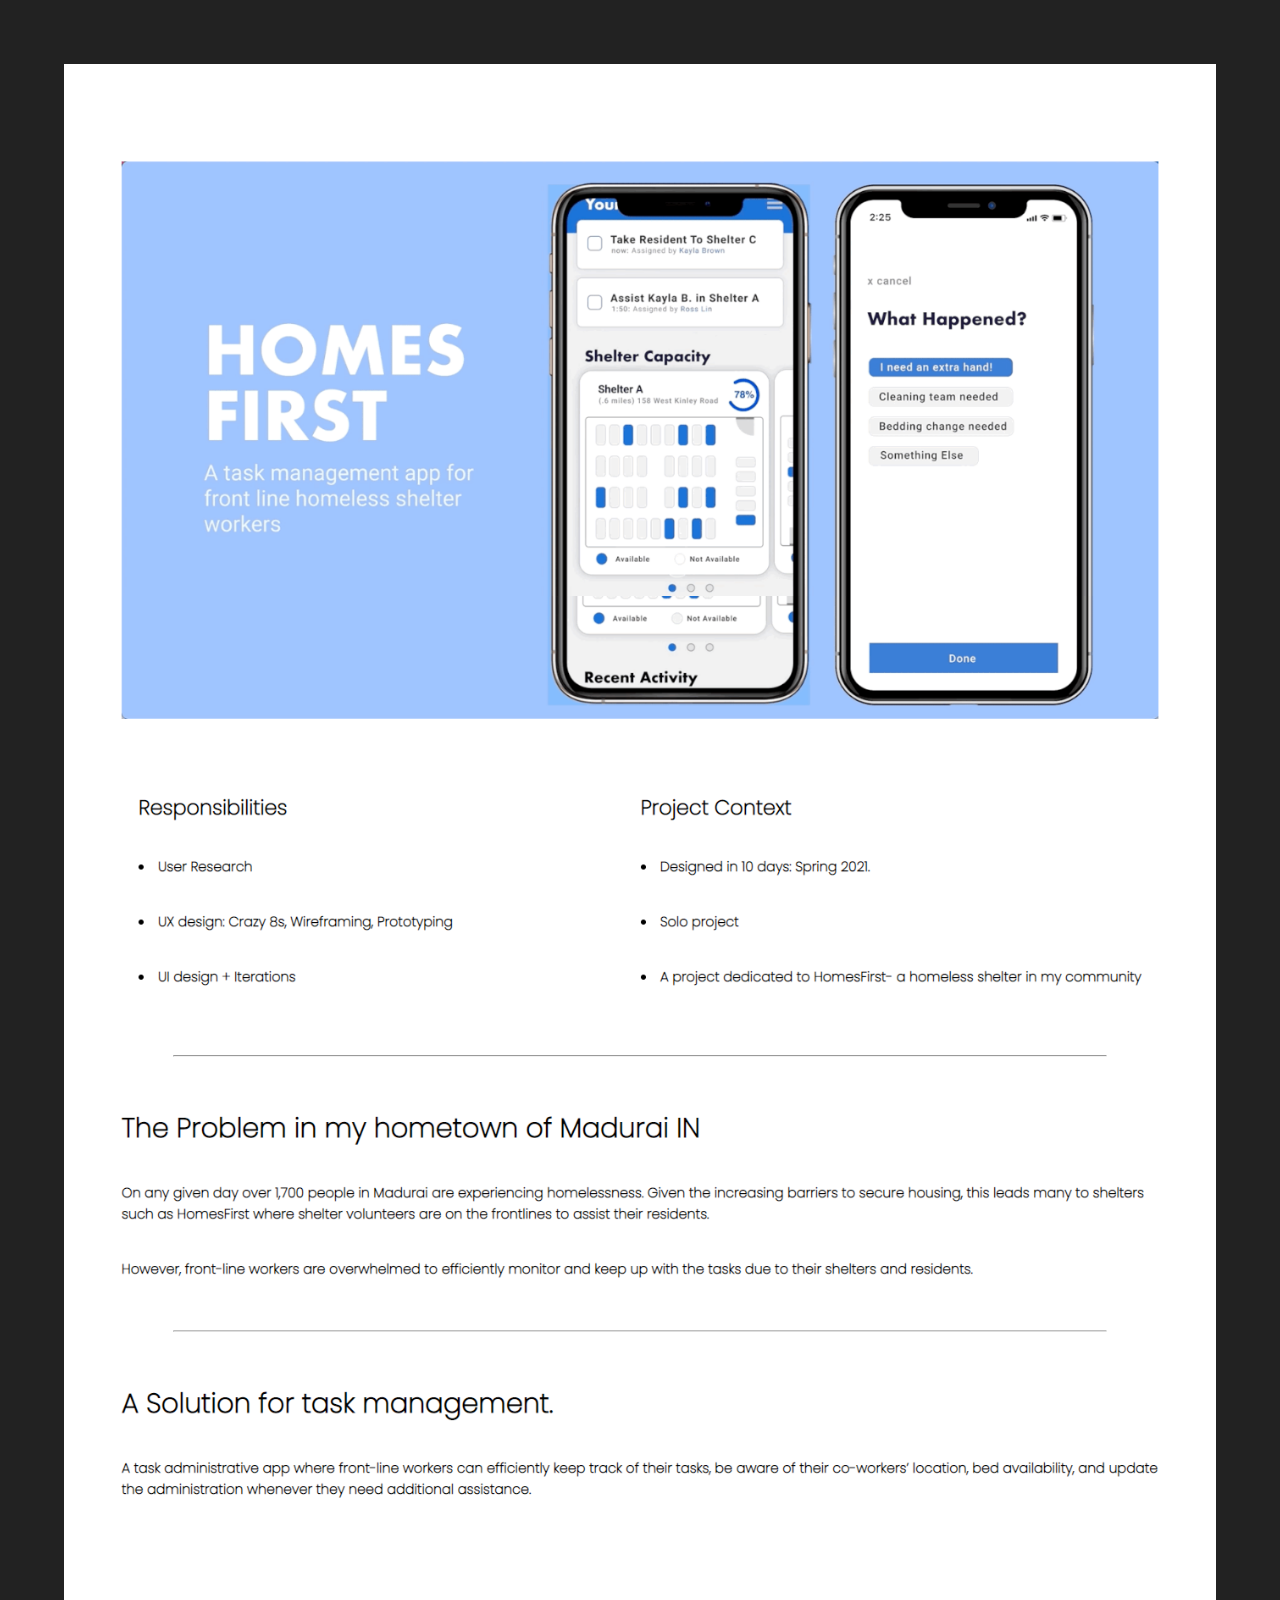
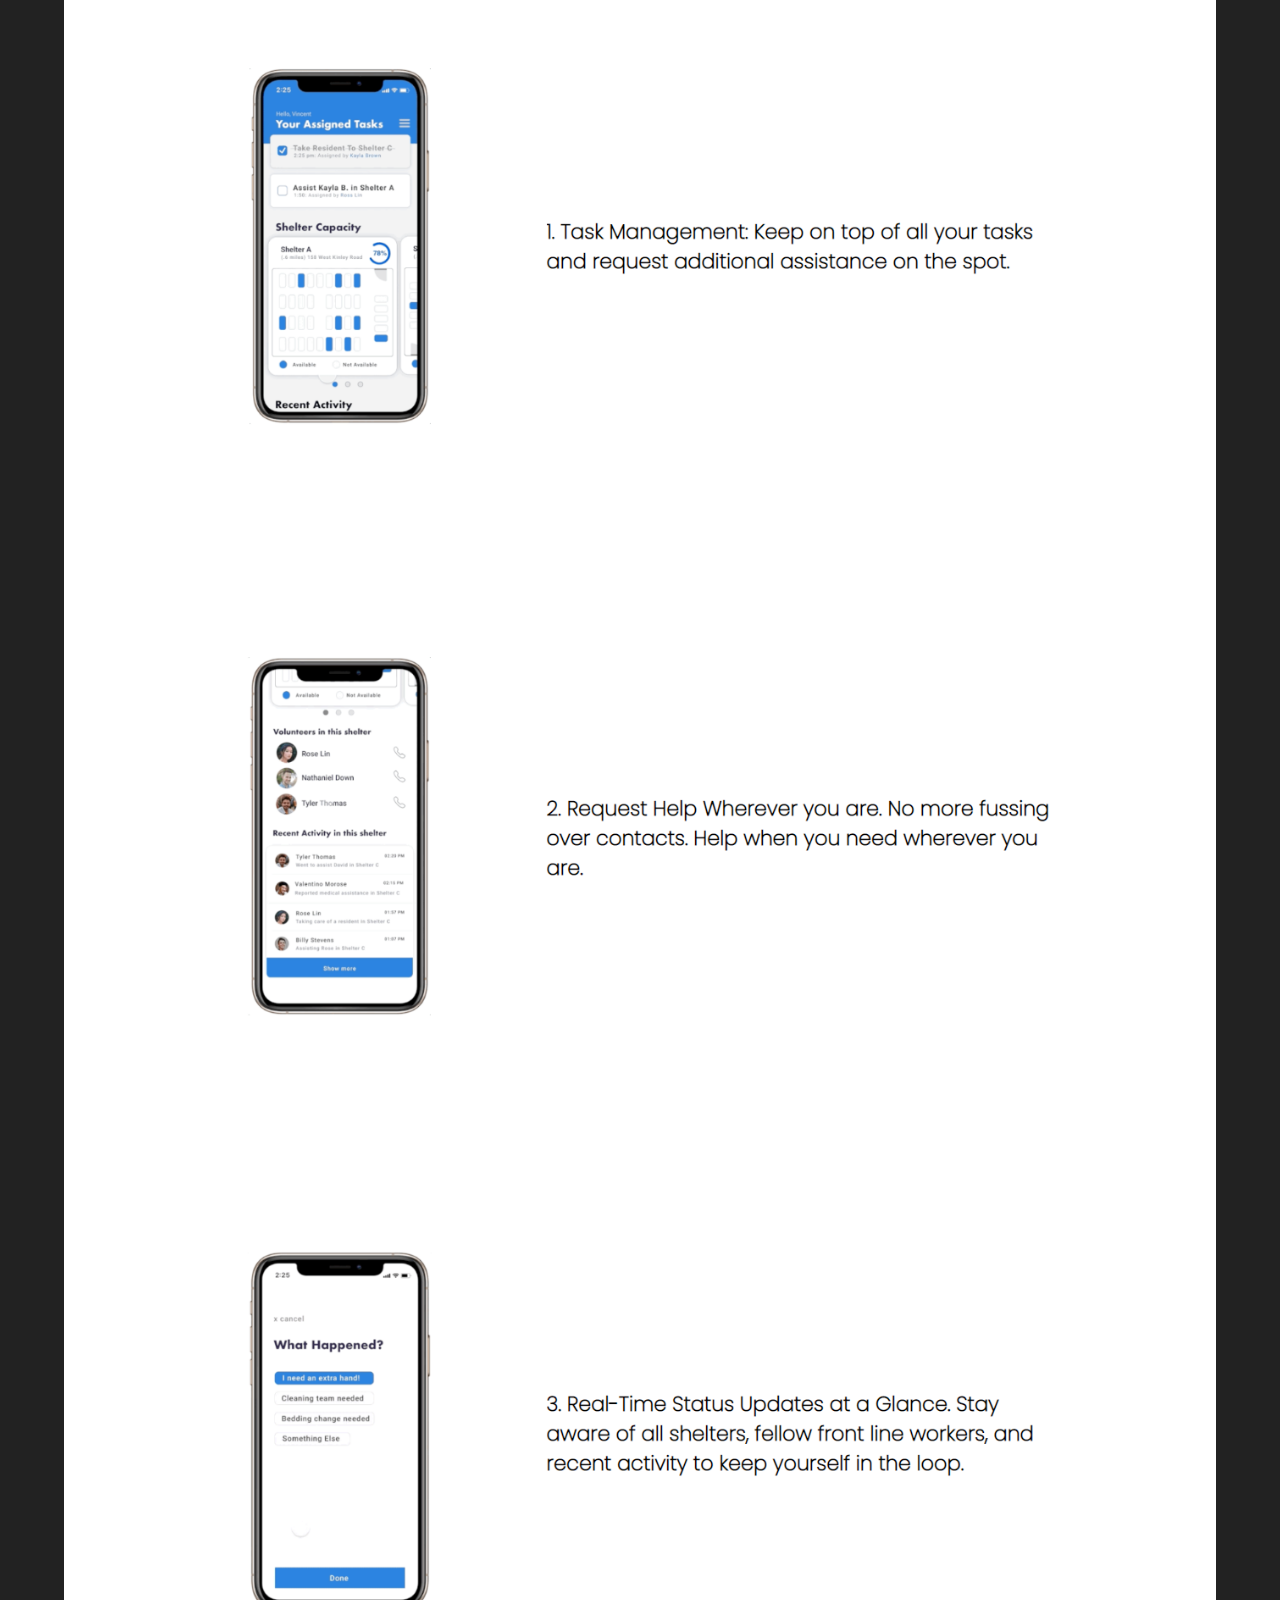
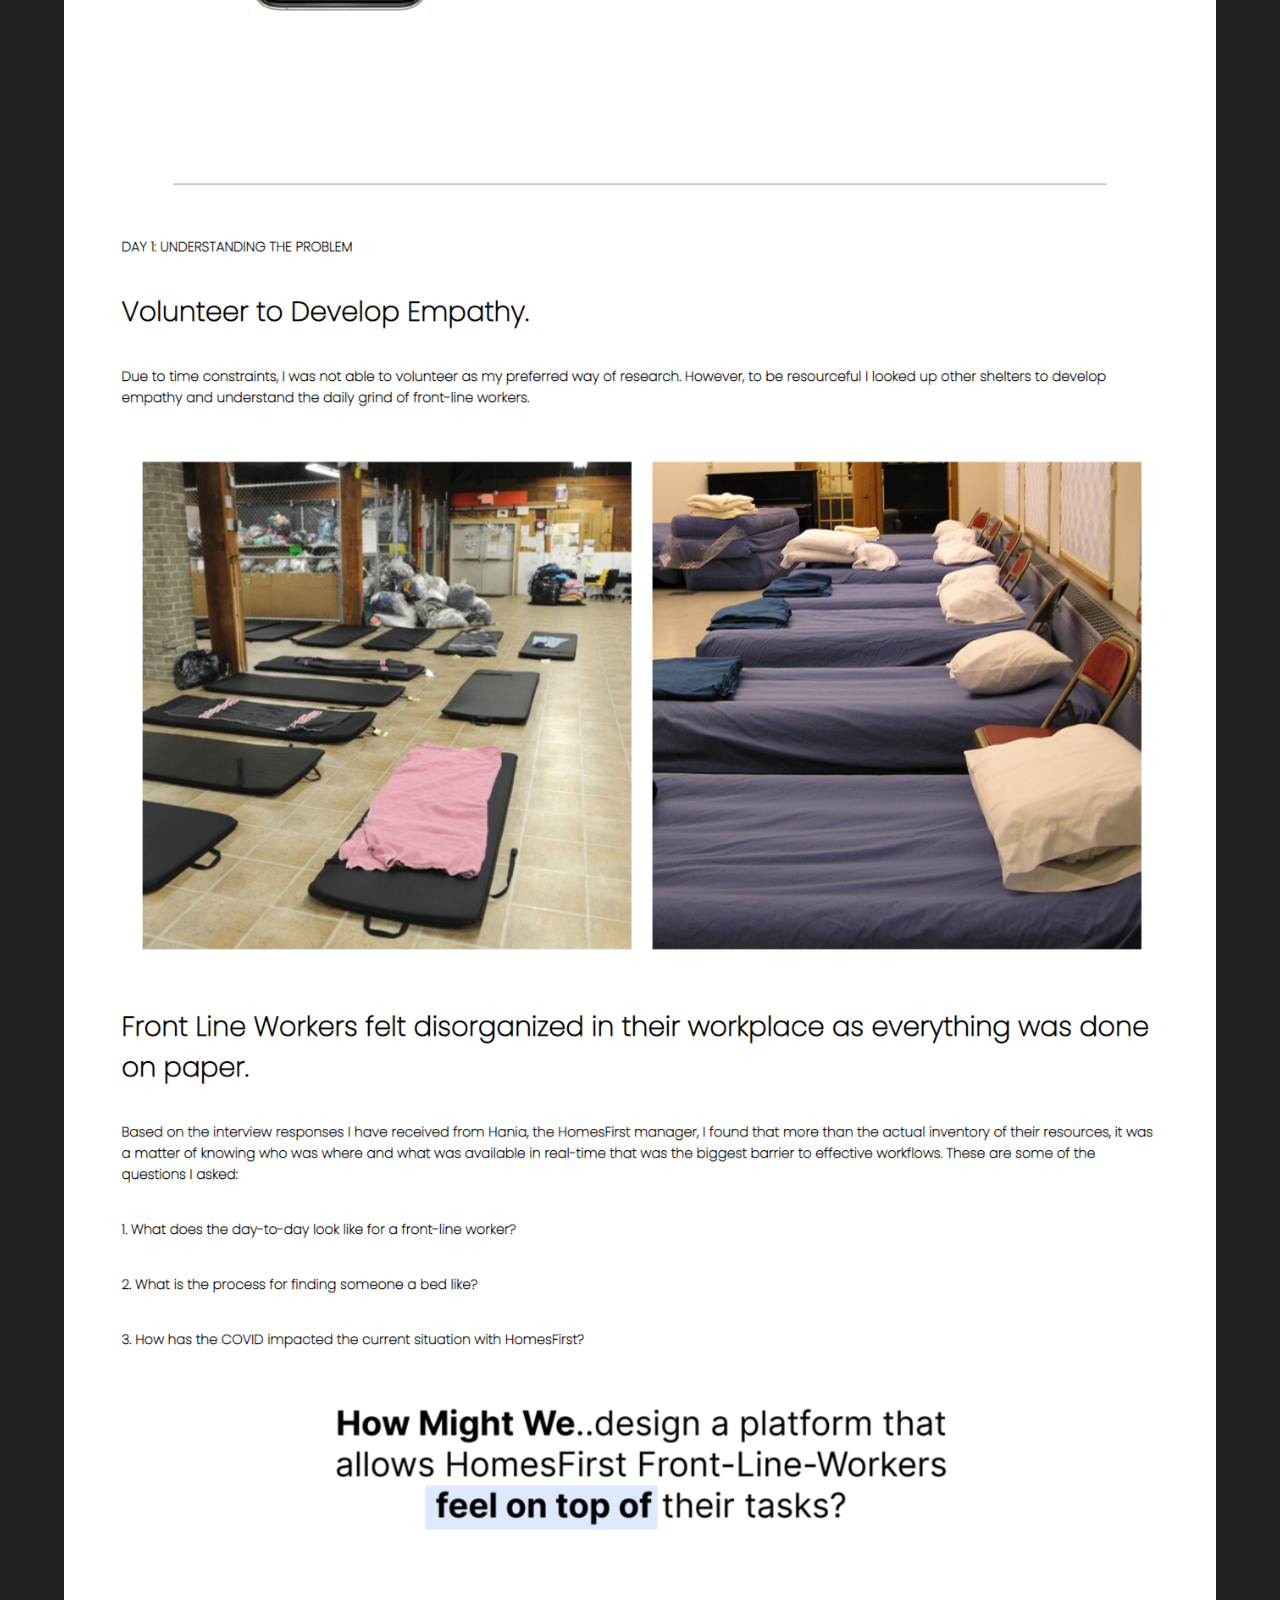
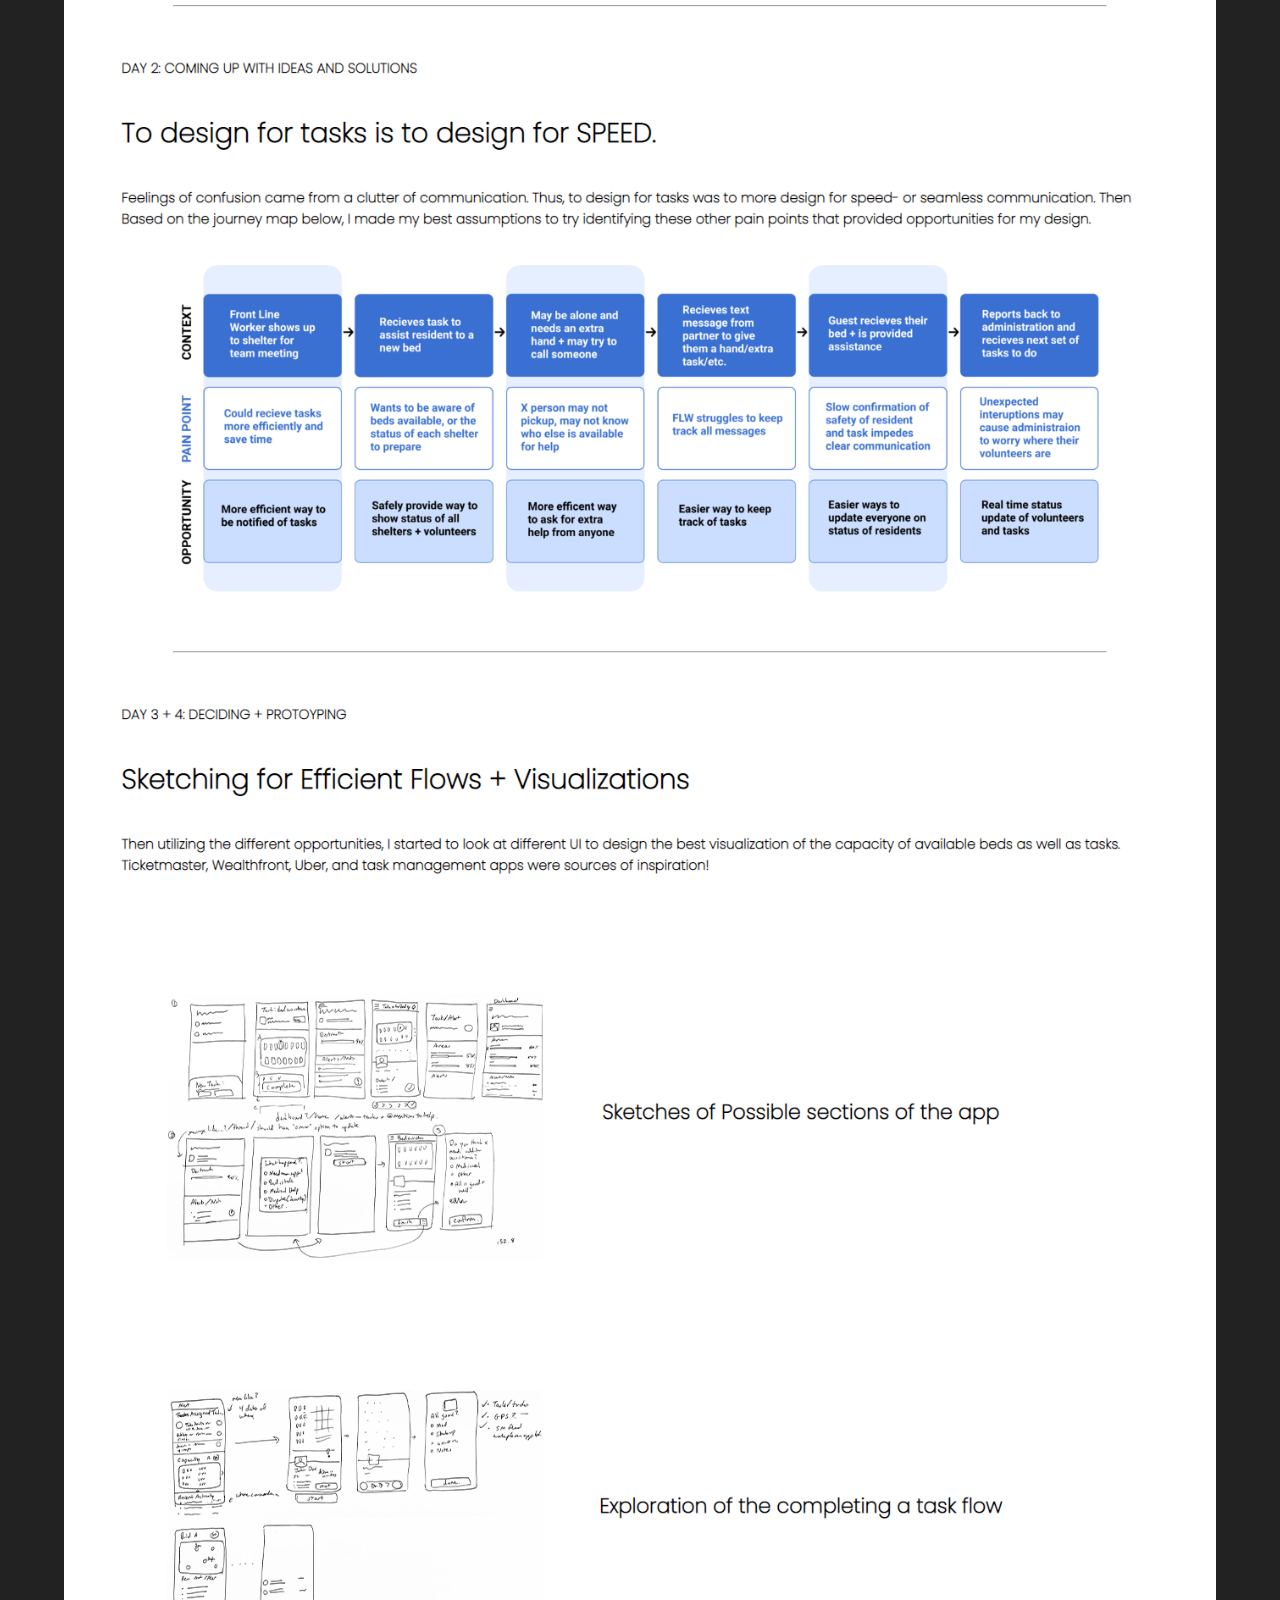
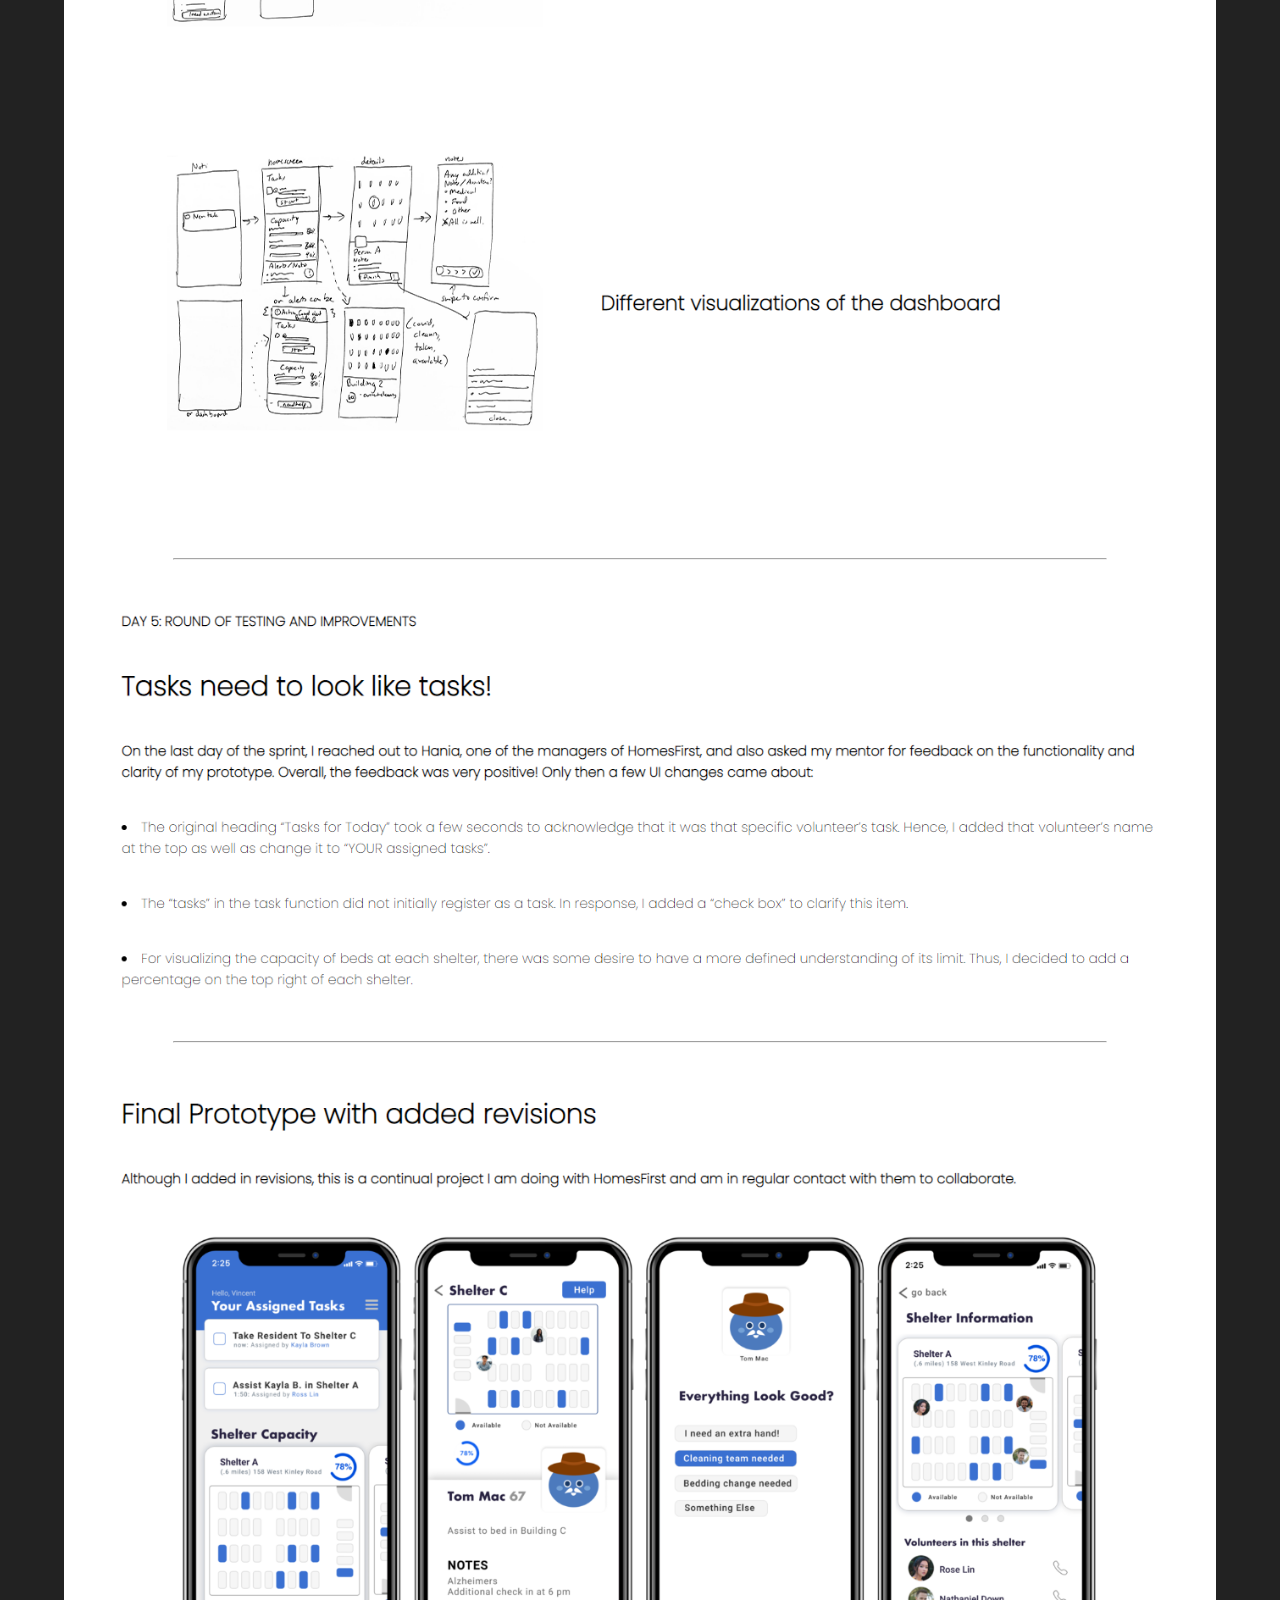
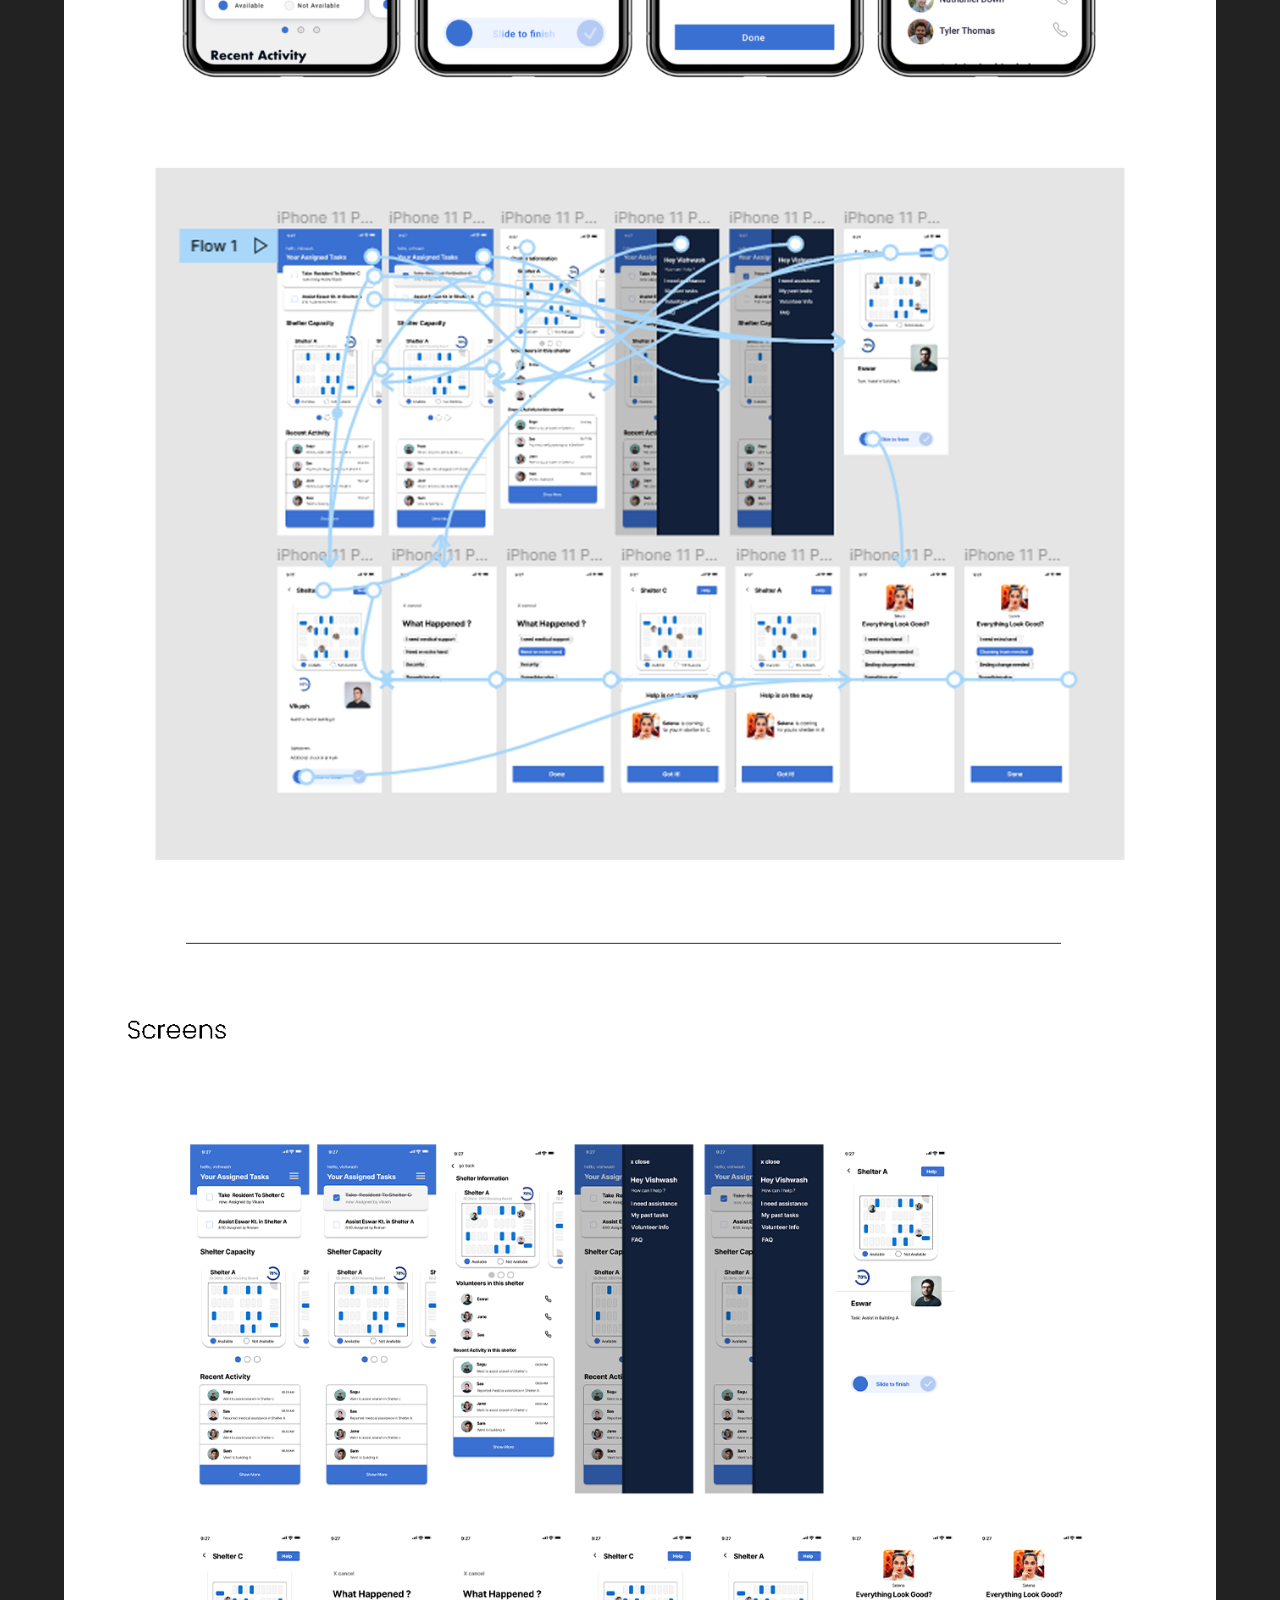
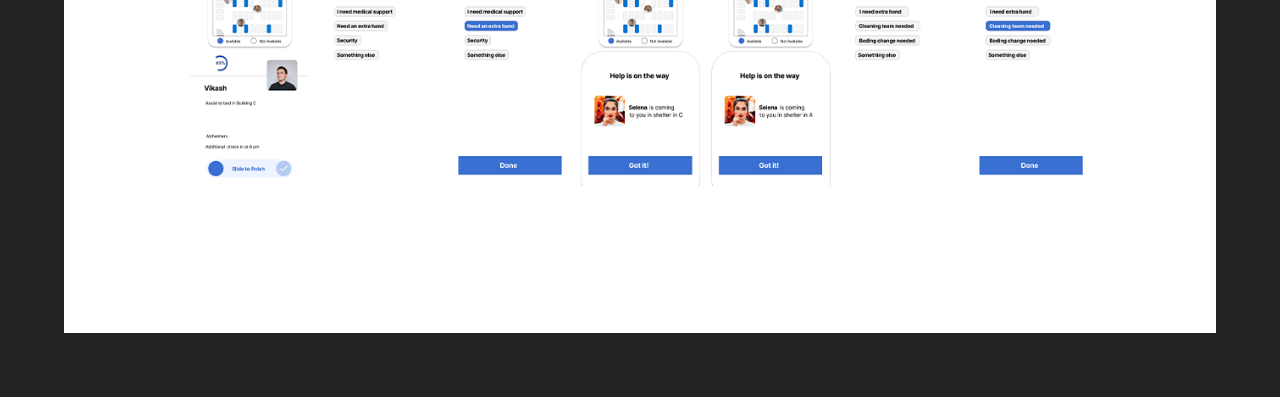
==== eight.html @ 16cfa90e "Added new files" ====
<!DOCTYPE html>
<html lang="en">
<head>
    <meta charset="UTF-8">
    <meta http-equiv="X-UA-Compatible" content="IE=edge">
    <meta name="viewport" content="width=device-width, initial-scale=1.0">
    <title>Vishwash</title>
</head>
<style>
    *{
        margin: 0;
    }
    body{
        background-color: #222222;
    }
    .one{
        margin: 5%;
        display: flex;
        justify-content: center;
        align-items: center;
        
    }
    img{
        width: 90vw;
    }
</style>
<body>
    <div class="one"><img src="eight.png" /></div>
</body>
</html>
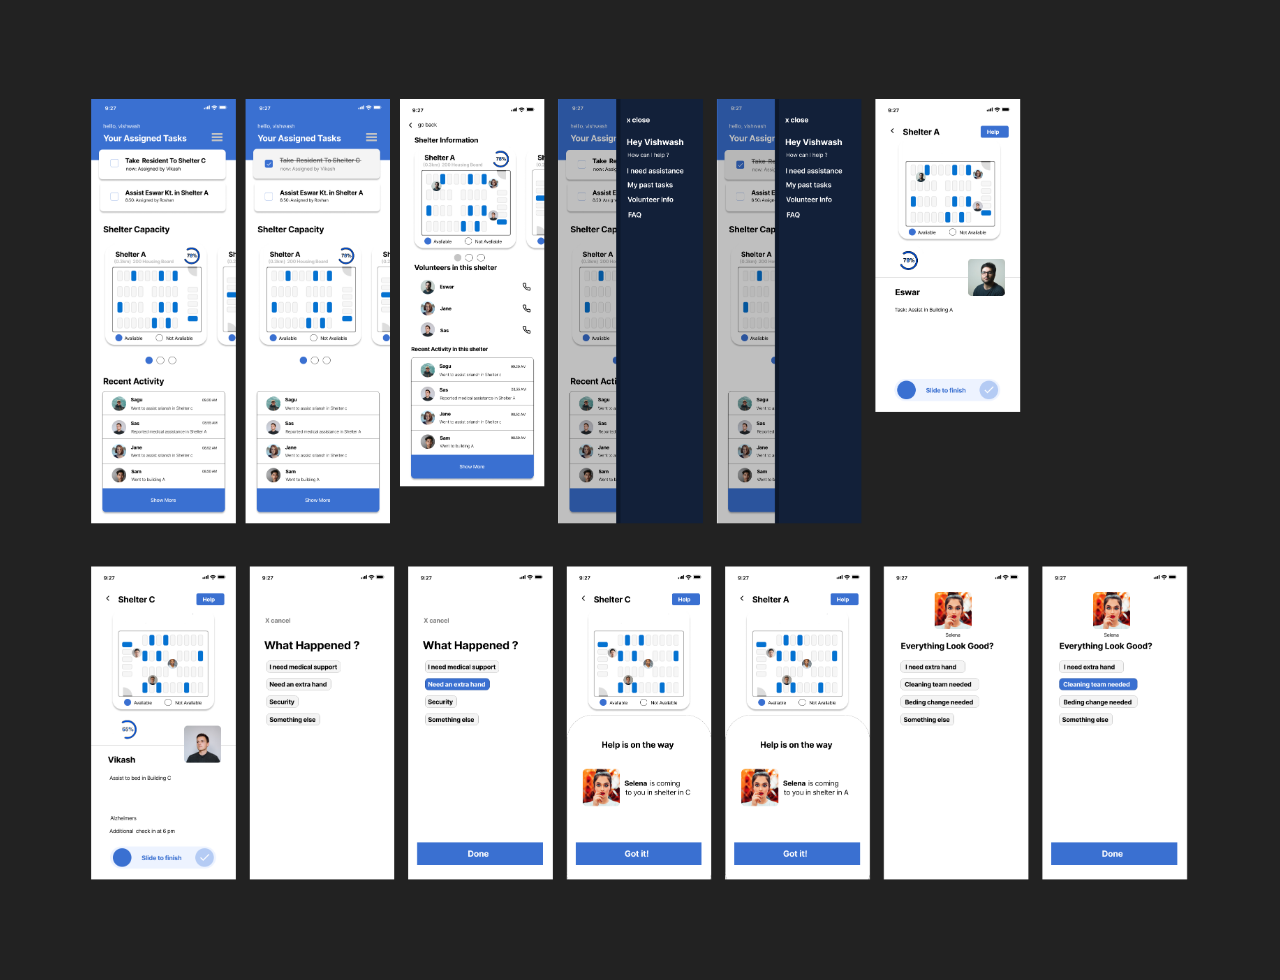
==== commit 7fd0d684: "commit 35" ====
--- a/eight.html
+++ b/eight.html
@@ -1,30 +1,30 @@
-<!DOCTYPE html>
-<html lang="en">
-<head>
-    <meta charset="UTF-8">
-    <meta http-equiv="X-UA-Compatible" content="IE=edge">
-    <meta name="viewport" content="width=device-width, initial-scale=1.0">
-    <title>Vishwash</title>
-</head>
-<style>
-    *{
-        margin: 0;
-    }
-    body{
-        background-color: #222222;
-    }
-    .one{
-        margin: 5%;
-        display: flex;
-        justify-content: center;
-        align-items: center;
-        
-    }
-    img{
-        width: 90vw;
-    }
-</style>
-<body>
-    <div class="one"><img src="eight.png" /></div>
-</body>
+<!DOCTYPE html>
+<html lang="en">
+<head>
+    <meta charset="UTF-8">
+    <meta http-equiv="X-UA-Compatible" content="IE=edge">
+    <meta name="viewport" content="width=device-width, initial-scale=1.0">
+    <title>Vishwash</title>
+</head>
+<style>
+    *{
+        margin: 0;
+    }
+    body{
+        background-color: #222222;
+    }
+    .one{
+        margin: 5%;
+        display: flex;
+        justify-content: center;
+        align-items: center;
+        
+    }
+    img{
+        width: 90vw;
+    }
+</style>
+<body>
+    <div class="one"><img src="eight.png" /></div>
+</body>
 </html>
